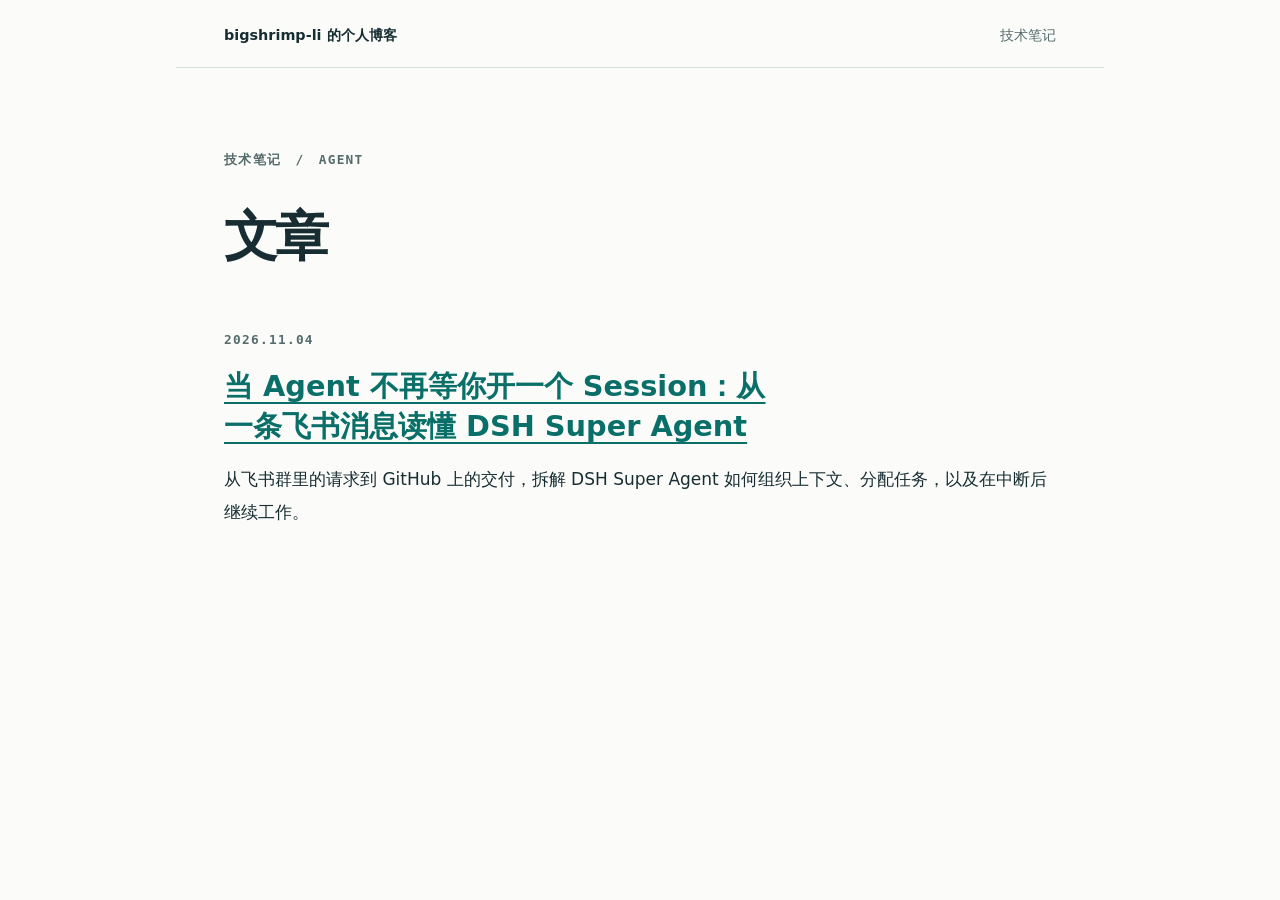
==== index.html @ 212bd043 "Publish personal blog and DSH Super Agent article" ====
<!doctype html><html lang="zh-CN"><head><meta charset="utf-8"><meta name="viewport" content="width=device-width,initial-scale=1"><title>技术笔记 · bigshrimp-li</title><meta name="description" content="从飞书群里的请求到 GitHub 上的交付，拆解 DSH Super Agent 如何组织上下文、分配任务，以及在中断后继续工作。"><link rel="stylesheet" href="style.css"></head><body><header><a href="/">bigshrimp-li 的个人博客</a><span>技术笔记</span></header><main><div class="meta">技术笔记　/　AGENT</div><h1>文章</h1><section><time>2026.11.04</time><h2><a href="posts/dsh-super-agent/">当 Agent 不再等你开一个 Session：从一条飞书消息读懂 DSH Super Agent</a></h2><p>从飞书群里的请求到 GitHub 上的交付，拆解 DSH Super Agent 如何组织上下文、分配任务，以及在中断后继续工作。</p></section></main></body></html>
---- style.css ----
:root{color-scheme:light;--ink:#172d32;--muted:#556b6c;--link:#096f68;--line:#d3dfdb}*{box-sizing:border-box}html{scroll-padding-top:2rem}body{margin:0;background:#fbfcf9;color:var(--ink);font:17px/1.9 system-ui,-apple-system,"PingFang SC","Microsoft YaHei",sans-serif;overflow-wrap:break-word}header,main{max-width:58rem;margin:auto;padding:0 clamp(18px,4vw,48px)}header{display:flex;justify-content:space-between;align-items:center;padding-top:22px;padding-bottom:18px;border-bottom:1px solid var(--line);font-size:.9rem}header a{font-weight:700;color:var(--ink);text-decoration:none}header span,.meta,time,figcaption{color:var(--muted)}main{padding-top:clamp(38px,7vw,82px);padding-bottom:3rem}.meta,time{font:600 .8rem/1.5 ui-monospace,monospace;letter-spacing:.1em}h1,h2,h3,h4,h5{line-height:1.4;text-wrap:balance}h1{font-size:clamp(2rem,5vw,3.35rem);letter-spacing:-.05em;margin:.55em 0 .25em}.subtitle{font-size:clamp(1.2rem,3vw,1.6rem);color:var(--muted)}.lead{color:var(--muted);margin-top:1.3rem}nav{display:flex;flex-wrap:wrap;gap:.45rem 1.25rem;background:#edf4f0;border-left:3px solid var(--link);padding:1rem 1.25rem;margin:2rem 0;font-size:.9rem}a{color:var(--link);text-underline-offset:.2em}nav a{text-decoration:none}a:hover{text-decoration:underline}h2{margin:2.7em 0 .8em;font-size:1.8rem;border-top:1px solid var(--line);padding-top:1em}h3{margin:2em 0 .65em;font-size:1.4rem}h4,h5{font-size:1.15rem;margin:1.8em 0 .6em}p{margin:1em 0}li{margin:.55em 0}ul,ol{padding-left:1.5em}figure{margin:1.8em 0}figure img{display:block;width:100%;height:auto;background:white;border:1px solid var(--line);border-radius:7px}figcaption{margin-top:.5em;font-size:.85rem;text-align:center}pre{overflow:auto;white-space:pre;background:#182d34;color:#eff8f6;border-radius:6px;padding:1.2em;font-size:.85rem}code{font-family:ui-monospace,monospace}table{border-collapse:collapse;width:100%;font-size:.92rem}td,th{border-bottom:1px solid var(--line);padding:.5em .8em;text-align:left;vertical-align:top;overflow-wrap:anywhere}th{background:#eaf2ee}td p,th p{margin:0}footer{margin-top:4rem;border-top:1px solid var(--line);padding-top:1.2rem}section{margin-top:3rem}section h2{margin:.4em 0;border:0;padding:0}
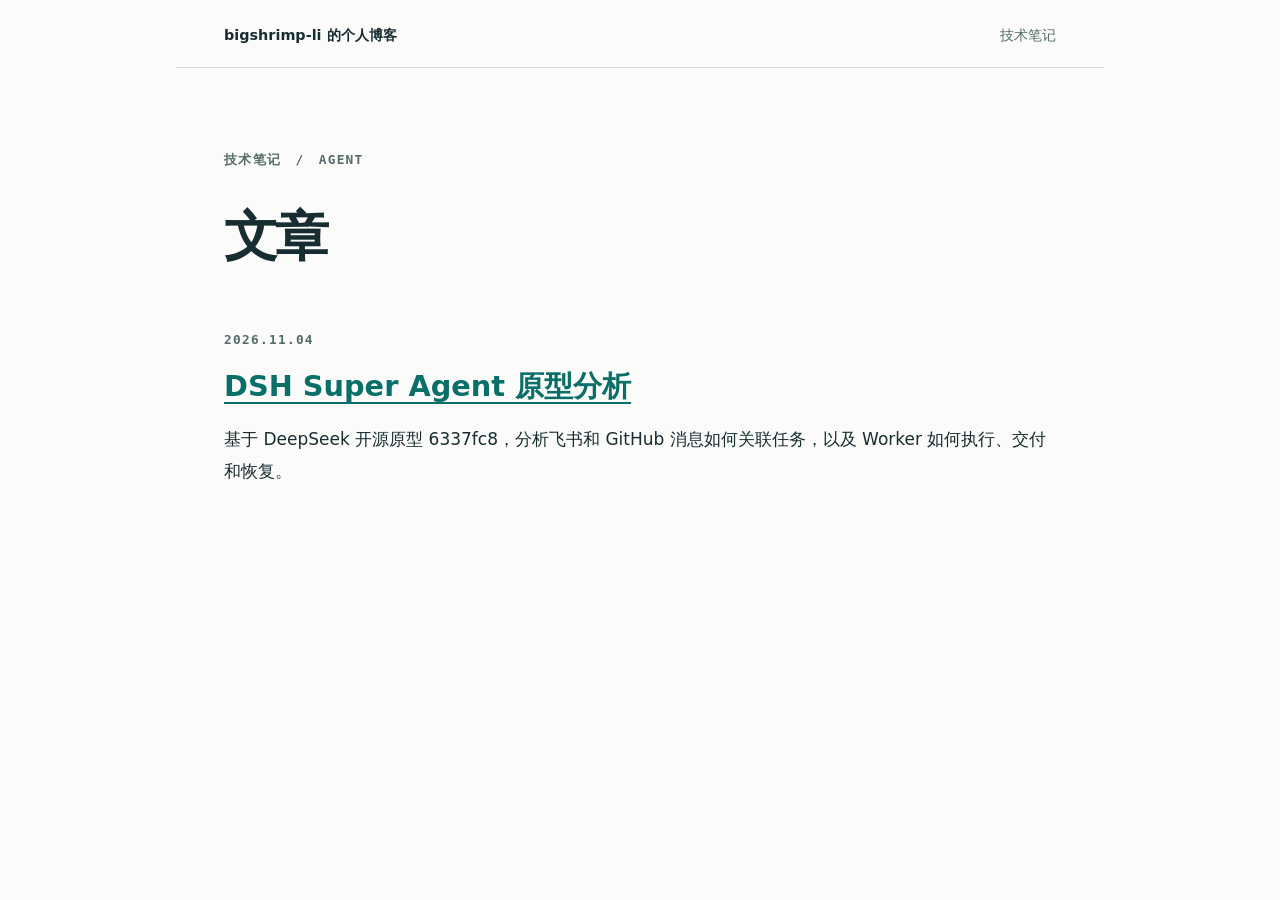
==== commit fa35b578: "Revise DSH Super Agent article as a prototype walkthrough" ====
--- a/index.html
+++ b/index.html
@@ -1 +1 @@
-<!doctype html><html lang="zh-CN"><head><meta charset="utf-8"><meta name="viewport" content="width=device-width,initial-scale=1"><title>技术笔记 · bigshrimp-li</title><meta name="description" content="从飞书群里的请求到 GitHub 上的交付，拆解 DSH Super Agent 如何组织上下文、分配任务，以及在中断后继续工作。"><link rel="stylesheet" href="style.css"></head><body><header><a href="/">bigshrimp-li 的个人博客</a><span>技术笔记</span></header><main><div class="meta">技术笔记　/　AGENT</div><h1>文章</h1><section><time>2026.11.04</time><h2><a href="posts/dsh-super-agent/">当 Agent 不再等你开一个 Session：从一条飞书消息读懂 DSH Super Agent</a></h2><p>从飞书群里的请求到 GitHub 上的交付，拆解 DSH Super Agent 如何组织上下文、分配任务，以及在中断后继续工作。</p></section></main></body></html>+<!doctype html><html lang="zh-CN"><head><meta charset="utf-8"><meta name="viewport" content="width=device-width,initial-scale=1"><title>技术笔记 · bigshrimp-li</title><meta name="description" content="基于 DeepSeek 开源原型 6337fc8，分析飞书和 GitHub 消息如何关联任务，以及 Worker 如何执行、交付和恢复。"><link rel="stylesheet" href="style.css"></head><body><header><a href="/">bigshrimp-li 的个人博客</a><span>技术笔记</span></header><main><div class="meta">技术笔记　/　AGENT</div><h1>文章</h1><section><time>2026.11.04</time><h2><a href="posts/dsh-super-agent/">DSH Super Agent 原型分析</a></h2><p>基于 DeepSeek 开源原型 6337fc8，分析飞书和 GitHub 消息如何关联任务，以及 Worker 如何执行、交付和恢复。</p></section></main></body></html>
--- a/style.css
+++ b/style.css
@@ -1 +1,5 @@
 :root{color-scheme:light;--ink:#172d32;--muted:#556b6c;--link:#096f68;--line:#d3dfdb}*{box-sizing:border-box}html{scroll-padding-top:2rem}body{margin:0;background:#fbfcf9;color:var(--ink);font:17px/1.9 system-ui,-apple-system,"PingFang SC","Microsoft YaHei",sans-serif;overflow-wrap:break-word}header,main{max-width:58rem;margin:auto;padding:0 clamp(18px,4vw,48px)}header{display:flex;justify-content:space-between;align-items:center;padding-top:22px;padding-bottom:18px;border-bottom:1px solid var(--line);font-size:.9rem}header a{font-weight:700;color:var(--ink);text-decoration:none}header span,.meta,time,figcaption{color:var(--muted)}main{padding-top:clamp(38px,7vw,82px);padding-bottom:3rem}.meta,time{font:600 .8rem/1.5 ui-monospace,monospace;letter-spacing:.1em}h1,h2,h3,h4,h5{line-height:1.4;text-wrap:balance}h1{font-size:clamp(2rem,5vw,3.35rem);letter-spacing:-.05em;margin:.55em 0 .25em}.subtitle{font-size:clamp(1.2rem,3vw,1.6rem);color:var(--muted)}.lead{color:var(--muted);margin-top:1.3rem}nav{display:flex;flex-wrap:wrap;gap:.45rem 1.25rem;background:#edf4f0;border-left:3px solid var(--link);padding:1rem 1.25rem;margin:2rem 0;font-size:.9rem}a{color:var(--link);text-underline-offset:.2em}nav a{text-decoration:none}a:hover{text-decoration:underline}h2{margin:2.7em 0 .8em;font-size:1.8rem;border-top:1px solid var(--line);padding-top:1em}h3{margin:2em 0 .65em;font-size:1.4rem}h4,h5{font-size:1.15rem;margin:1.8em 0 .6em}p{margin:1em 0}li{margin:.55em 0}ul,ol{padding-left:1.5em}figure{margin:1.8em 0}figure img{display:block;width:100%;height:auto;background:white;border:1px solid var(--line);border-radius:7px}figcaption{margin-top:.5em;font-size:.85rem;text-align:center}pre{overflow:auto;white-space:pre;background:#182d34;color:#eff8f6;border-radius:6px;padding:1.2em;font-size:.85rem}code{font-family:ui-monospace,monospace}table{border-collapse:collapse;width:100%;font-size:.92rem}td,th{border-bottom:1px solid var(--line);padding:.5em .8em;text-align:left;vertical-align:top;overflow-wrap:anywhere}th{background:#eaf2ee}td p,th p{margin:0}footer{margin-top:4rem;border-top:1px solid var(--line);padding-top:1.2rem}section{margin-top:3rem}section h2{margin:.4em 0;border:0;padding:0}
+
+.reading article{min-width:0}.reading h1{font-size:clamp(1.8rem,4vw,2.6rem)}.contents{margin:0 0 1.4rem}.contents summary{cursor:pointer;font-weight:600;color:var(--link);padding:.45em 0}.contents nav{display:grid;gap:.2em;margin:0}.contents .level-3{padding-left:1em;color:var(--muted);font-size:.85rem}.diagram{display:block;position:relative;overflow:hidden;border:1px solid var(--line);border-radius:7px;background:#fff}.diagram img{display:block;border:0;border-radius:0}blockquote{margin:1.4em 0;padding:.65em 1em;border-left:3px solid var(--link);background:#edf4f0}figcaption{text-align:left}figcaption a{white-space:nowrap}.reading table code{font-size:.91em}.reading .lead{margin-bottom:1.8em}.reading h2{font-size:1.6rem}
+@media(min-width:1120px){.reading{max-width:76rem;display:grid;grid-template-columns:minmax(0,50rem) 14rem;gap:3rem;justify-content:center}.contents{grid-column:2;grid-row:1;align-self:start;position:sticky;top:1rem;max-height:calc(100vh - 2rem);overflow:auto}.reading article{grid-column:1;grid-row:1}.contents nav{background:transparent;border:0;padding:.3rem 0}.contents .level-2{font-weight:600}.contents summary{font-size:.95rem}}
+@media(max-width:540px){.reading table{font-size:.84rem}.reading td,.reading th{padding:.5em}.reading h2{margin-top:1.9em}.reading figure{margin:1.3em 0}}
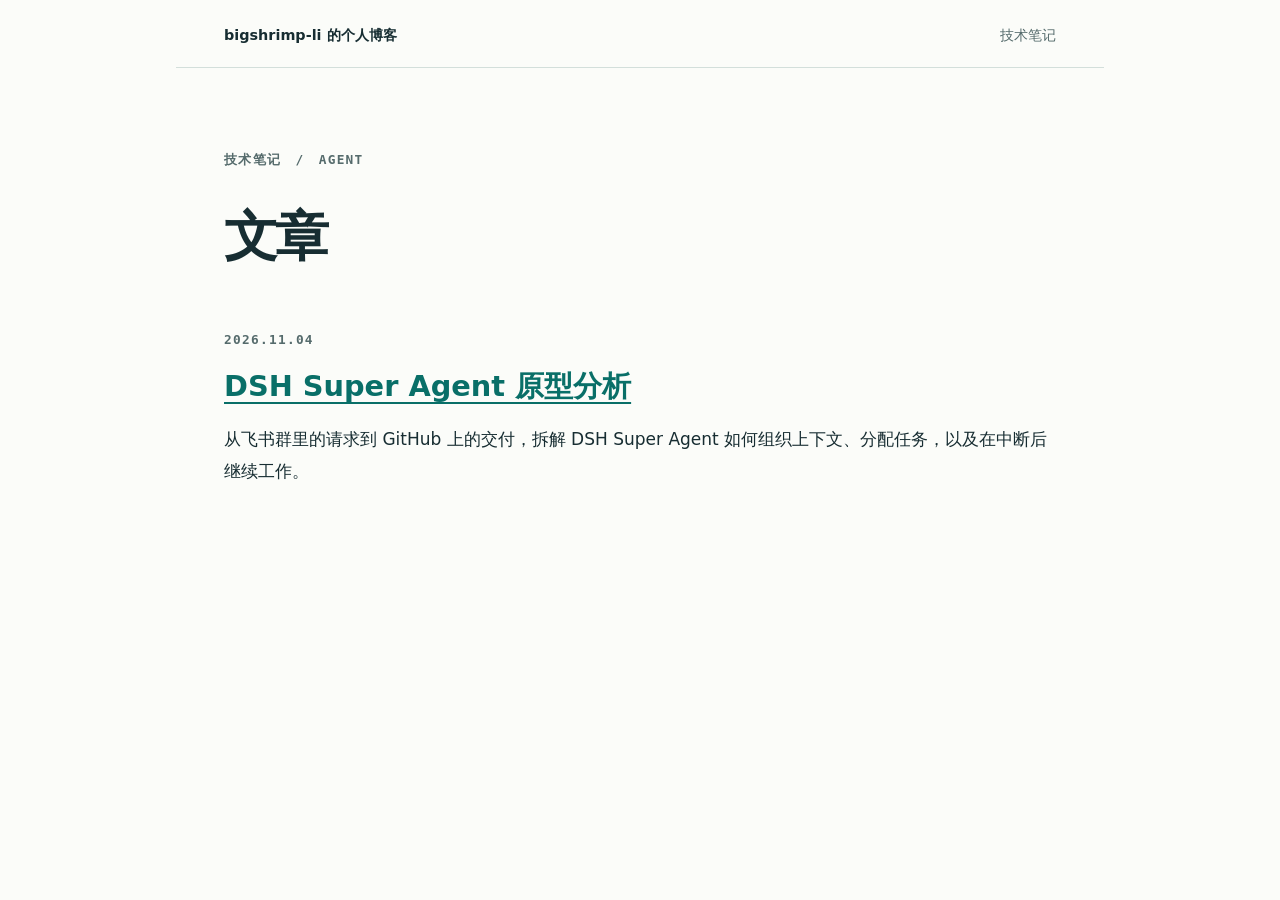
==== commit 63aaf20a: "Restore original article text with the updated reading layout" ====
--- a/index.html
+++ b/index.html
@@ -1 +1 @@
-<!doctype html><html lang="zh-CN"><head><meta charset="utf-8"><meta name="viewport" content="width=device-width,initial-scale=1"><title>技术笔记 · bigshrimp-li</title><meta name="description" content="基于 DeepSeek 开源原型 6337fc8，分析飞书和 GitHub 消息如何关联任务，以及 Worker 如何执行、交付和恢复。"><link rel="stylesheet" href="style.css"></head><body><header><a href="/">bigshrimp-li 的个人博客</a><span>技术笔记</span></header><main><div class="meta">技术笔记　/　AGENT</div><h1>文章</h1><section><time>2026.11.04</time><h2><a href="posts/dsh-super-agent/">DSH Super Agent 原型分析</a></h2><p>基于 DeepSeek 开源原型 6337fc8，分析飞书和 GitHub 消息如何关联任务，以及 Worker 如何执行、交付和恢复。</p></section></main></body></html>+<!doctype html><html lang="zh-CN"><head><meta charset="utf-8"><meta name="viewport" content="width=device-width,initial-scale=1"><title>技术笔记 · bigshrimp-li</title><meta name="description" content="从飞书群里的请求到 GitHub 上的交付，拆解 DSH Super Agent 如何组织上下文、分配任务，以及在中断后继续工作。"><link rel="stylesheet" href="style.css"></head><body><header><a href="/">bigshrimp-li 的个人博客</a><span>技术笔记</span></header><main><div class="meta">技术笔记　/　AGENT</div><h1>文章</h1><section><time>2026.11.04</time><h2><a href="posts/dsh-super-agent/">DSH Super Agent 原型分析</a></h2><p>从飞书群里的请求到 GitHub 上的交付，拆解 DSH Super Agent 如何组织上下文、分配任务，以及在中断后继续工作。</p></section></main></body></html>
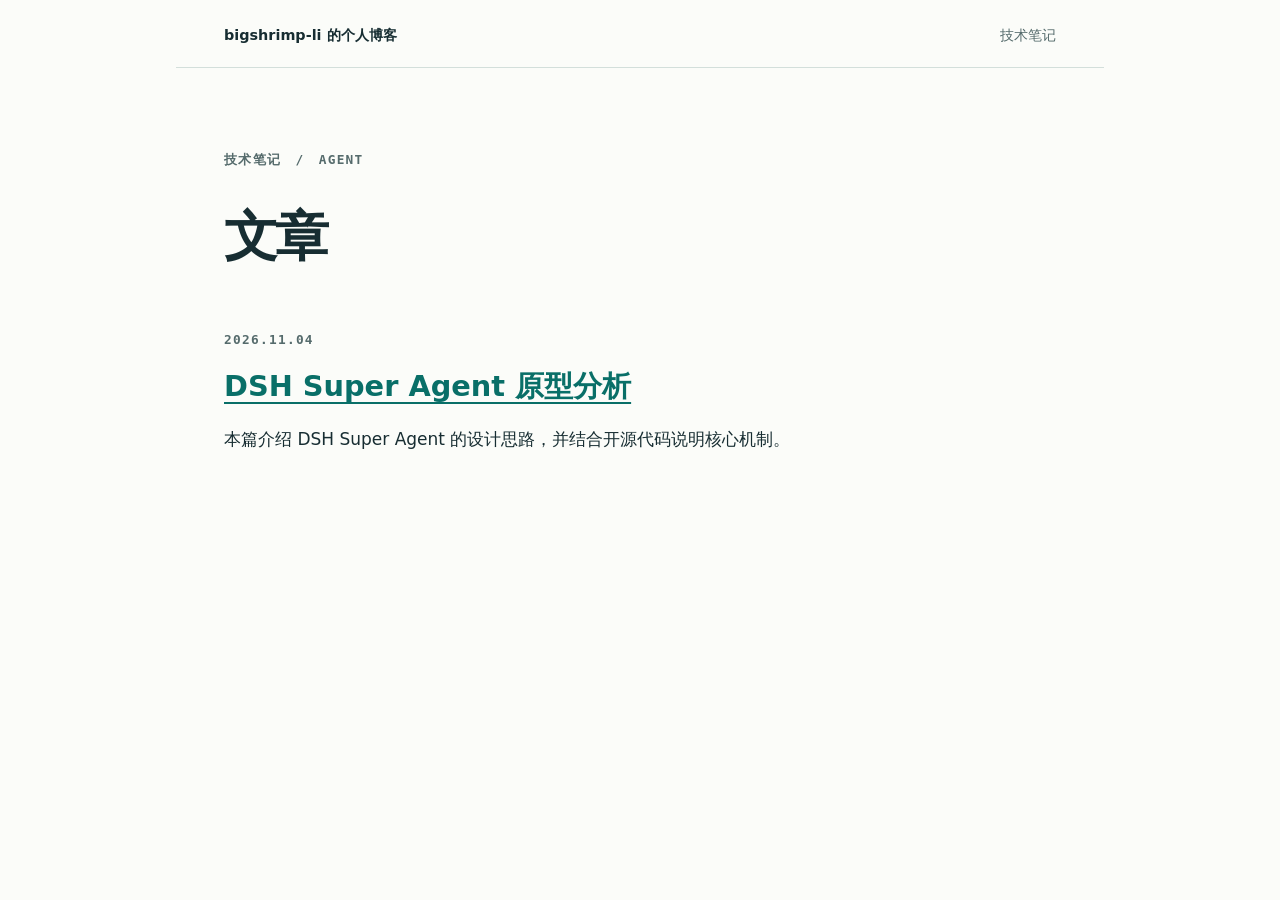
==== commit 6edbc3a8: "Align article text and examples with the Feishu document" ====
--- a/index.html
+++ b/index.html
@@ -1 +1 @@
-<!doctype html><html lang="zh-CN"><head><meta charset="utf-8"><meta name="viewport" content="width=device-width,initial-scale=1"><title>技术笔记 · bigshrimp-li</title><meta name="description" content="从飞书群里的请求到 GitHub 上的交付，拆解 DSH Super Agent 如何组织上下文、分配任务，以及在中断后继续工作。"><link rel="stylesheet" href="style.css"></head><body><header><a href="/">bigshrimp-li 的个人博客</a><span>技术笔记</span></header><main><div class="meta">技术笔记　/　AGENT</div><h1>文章</h1><section><time>2026.11.04</time><h2><a href="posts/dsh-super-agent/">DSH Super Agent 原型分析</a></h2><p>从飞书群里的请求到 GitHub 上的交付，拆解 DSH Super Agent 如何组织上下文、分配任务，以及在中断后继续工作。</p></section></main></body></html>+<!doctype html><html lang="zh-CN"><head><meta charset="utf-8"><meta name="viewport" content="width=device-width,initial-scale=1"><title>技术笔记 · bigshrimp-li</title><meta name="description" content="本篇介绍 DSH Super Agent 的设计思路，并结合开源代码说明核心机制。"><link rel="stylesheet" href="style.css"></head><body><header><a href="/">bigshrimp-li 的个人博客</a><span>技术笔记</span></header><main><div class="meta">技术笔记　/　AGENT</div><h1>文章</h1><section><time>2026.11.04</time><h2><a href="posts/dsh-super-agent/">DSH Super Agent 原型分析</a></h2><p>本篇介绍 DSH Super Agent 的设计思路，并结合开源代码说明核心机制。</p></section></main></body></html>
--- a/style.css
+++ b/style.css
@@ -3,3 +3,6 @@
 .reading article{min-width:0}.reading h1{font-size:clamp(1.8rem,4vw,2.6rem)}.contents{margin:0 0 1.4rem}.contents summary{cursor:pointer;font-weight:600;color:var(--link);padding:.45em 0}.contents nav{display:grid;gap:.2em;margin:0}.contents .level-3{padding-left:1em;color:var(--muted);font-size:.85rem}.diagram{display:block;position:relative;overflow:hidden;border:1px solid var(--line);border-radius:7px;background:#fff}.diagram img{display:block;border:0;border-radius:0}blockquote{margin:1.4em 0;padding:.65em 1em;border-left:3px solid var(--link);background:#edf4f0}figcaption{text-align:left}figcaption a{white-space:nowrap}.reading table code{font-size:.91em}.reading .lead{margin-bottom:1.8em}.reading h2{font-size:1.6rem}
 @media(min-width:1120px){.reading{max-width:76rem;display:grid;grid-template-columns:minmax(0,50rem) 14rem;gap:3rem;justify-content:center}.contents{grid-column:2;grid-row:1;align-self:start;position:sticky;top:1rem;max-height:calc(100vh - 2rem);overflow:auto}.reading article{grid-column:1;grid-row:1}.contents nav{background:transparent;border:0;padding:.3rem 0}.contents .level-2{font-weight:600}.contents summary{font-size:.95rem}}
 @media(max-width:540px){.reading table{font-size:.84rem}.reading td,.reading th{padding:.5em}.reading h2{margin-top:1.9em}.reading figure{margin:1.3em 0}}
+.reading article>p{text-indent:2em}
+.reading blockquote footer{margin:.35em 0 0;padding:0;border:0;font-size:.88em}
+.reading h6{font-size:1.1rem;line-height:1.5;margin:1.6em 0 .6em}
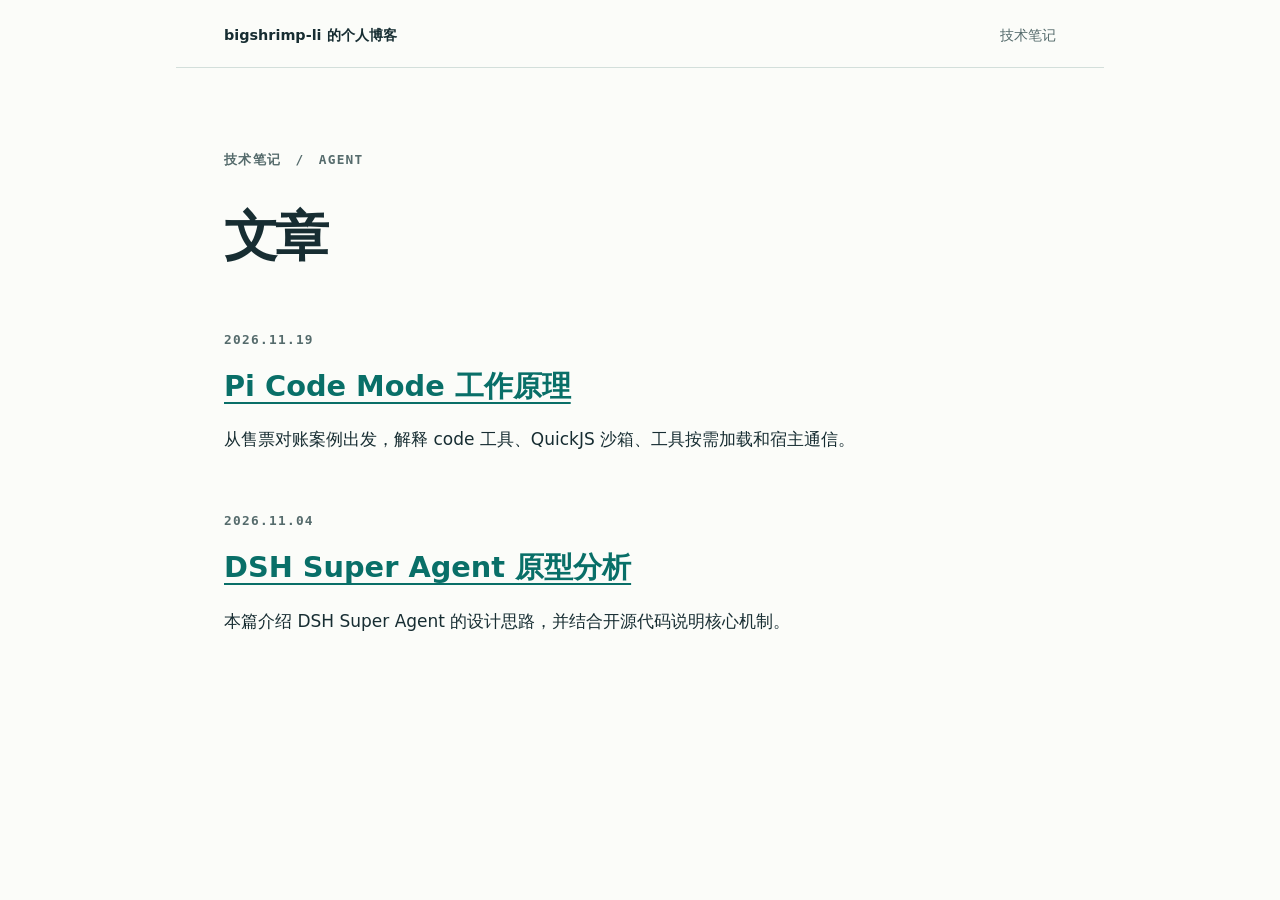
==== commit 21fbae43: "Publish Pi Code Mode article" ====
--- a/index.html
+++ b/index.html
@@ -1 +1 @@
-<!doctype html><html lang="zh-CN"><head><meta charset="utf-8"><meta name="viewport" content="width=device-width,initial-scale=1"><title>技术笔记 · bigshrimp-li</title><meta name="description" content="本篇介绍 DSH Super Agent 的设计思路，并结合开源代码说明核心机制。"><link rel="stylesheet" href="style.css"></head><body><header><a href="/">bigshrimp-li 的个人博客</a><span>技术笔记</span></header><main><div class="meta">技术笔记　/　AGENT</div><h1>文章</h1><section><time>2026.11.04</time><h2><a href="posts/dsh-super-agent/">DSH Super Agent 原型分析</a></h2><p>本篇介绍 DSH Super Agent 的设计思路，并结合开源代码说明核心机制。</p></section></main></body></html>+<!doctype html><html lang="zh-CN"><head><meta charset="utf-8"><meta name="viewport" content="width=device-width,initial-scale=1"><title>技术笔记 · bigshrimp-li</title><meta name="description" content="技术笔记：Agent 机制、源码阅读与工程实践。"><link rel="stylesheet" href="style.css"></head><body><header><a href="/">bigshrimp-li 的个人博客</a><span>技术笔记</span></header><main><div class="meta">技术笔记　/　AGENT</div><h1>文章</h1><section><time>2026.11.19</time><h2><a href="posts/pi-code-mode/">Pi Code Mode 工作原理</a></h2><p>从售票对账案例出发，解释 code 工具、QuickJS 沙箱、工具按需加载和宿主通信。</p></section><section><time>2026.11.04</time><h2><a href="posts/dsh-super-agent/">DSH Super Agent 原型分析</a></h2><p>本篇介绍 DSH Super Agent 的设计思路，并结合开源代码说明核心机制。</p></section></main></body></html>
--- a/style.css
+++ b/style.css
@@ -1,6 +1,6 @@
 :root{color-scheme:light;--ink:#172d32;--muted:#556b6c;--link:#096f68;--line:#d3dfdb}*{box-sizing:border-box}html{scroll-padding-top:2rem}body{margin:0;background:#fbfcf9;color:var(--ink);font:17px/1.9 system-ui,-apple-system,"PingFang SC","Microsoft YaHei",sans-serif;overflow-wrap:break-word}header,main{max-width:58rem;margin:auto;padding:0 clamp(18px,4vw,48px)}header{display:flex;justify-content:space-between;align-items:center;padding-top:22px;padding-bottom:18px;border-bottom:1px solid var(--line);font-size:.9rem}header a{font-weight:700;color:var(--ink);text-decoration:none}header span,.meta,time,figcaption{color:var(--muted)}main{padding-top:clamp(38px,7vw,82px);padding-bottom:3rem}.meta,time{font:600 .8rem/1.5 ui-monospace,monospace;letter-spacing:.1em}h1,h2,h3,h4,h5{line-height:1.4;text-wrap:balance}h1{font-size:clamp(2rem,5vw,3.35rem);letter-spacing:-.05em;margin:.55em 0 .25em}.subtitle{font-size:clamp(1.2rem,3vw,1.6rem);color:var(--muted)}.lead{color:var(--muted);margin-top:1.3rem}nav{display:flex;flex-wrap:wrap;gap:.45rem 1.25rem;background:#edf4f0;border-left:3px solid var(--link);padding:1rem 1.25rem;margin:2rem 0;font-size:.9rem}a{color:var(--link);text-underline-offset:.2em}nav a{text-decoration:none}a:hover{text-decoration:underline}h2{margin:2.7em 0 .8em;font-size:1.8rem;border-top:1px solid var(--line);padding-top:1em}h3{margin:2em 0 .65em;font-size:1.4rem}h4,h5{font-size:1.15rem;margin:1.8em 0 .6em}p{margin:1em 0}li{margin:.55em 0}ul,ol{padding-left:1.5em}figure{margin:1.8em 0}figure img{display:block;width:100%;height:auto;background:white;border:1px solid var(--line);border-radius:7px}figcaption{margin-top:.5em;font-size:.85rem;text-align:center}pre{overflow:auto;white-space:pre;background:#182d34;color:#eff8f6;border-radius:6px;padding:1.2em;font-size:.85rem}code{font-family:ui-monospace,monospace}table{border-collapse:collapse;width:100%;font-size:.92rem}td,th{border-bottom:1px solid var(--line);padding:.5em .8em;text-align:left;vertical-align:top;overflow-wrap:anywhere}th{background:#eaf2ee}td p,th p{margin:0}footer{margin-top:4rem;border-top:1px solid var(--line);padding-top:1.2rem}section{margin-top:3rem}section h2{margin:.4em 0;border:0;padding:0}
 
-.reading article{min-width:0}.reading h1{font-size:clamp(1.8rem,4vw,2.6rem)}.contents{margin:0 0 1.4rem}.contents summary{cursor:pointer;font-weight:600;color:var(--link);padding:.45em 0}.contents nav{display:grid;gap:.2em;margin:0}.contents .level-3{padding-left:1em;color:var(--muted);font-size:.85rem}.diagram{display:block;position:relative;overflow:hidden;border:1px solid var(--line);border-radius:7px;background:#fff}.diagram img{display:block;border:0;border-radius:0}blockquote{margin:1.4em 0;padding:.65em 1em;border-left:3px solid var(--link);background:#edf4f0}figcaption{text-align:left}figcaption a{white-space:nowrap}.reading table code{font-size:.91em}.reading .lead{margin-bottom:1.8em}.reading h2{font-size:1.6rem}
+.reading article{min-width:0}.reading h1{font-size:clamp(1.8rem,4vw,2.6rem)}.contents{margin:0 0 1.4rem}.contents summary{cursor:pointer;font-weight:600;color:var(--link);padding:.45em 0}.contents nav{display:grid;gap:.2em;margin:0}.contents .level-3{padding-left:1em;color:var(--muted);font-size:.85rem}.contents .level-4{padding-left:2em;color:var(--muted);font-size:.82rem}.diagram{display:block;position:relative;overflow:hidden;border:1px solid var(--line);border-radius:7px;background:#fff}.diagram img{display:block;border:0;border-radius:0}blockquote{margin:1.4em 0;padding:.65em 1em;border-left:3px solid var(--link);background:#edf4f0}figcaption{text-align:left}figcaption a{white-space:nowrap}.reading table.compact td:first-child,.reading table.compact th:first-child{white-space:nowrap}.reading table code{font-size:.91em}.reading .lead{margin-bottom:1.8em}.reading h2{font-size:1.6rem}
 @media(min-width:1120px){.reading{max-width:76rem;display:grid;grid-template-columns:minmax(0,50rem) 14rem;gap:3rem;justify-content:center}.contents{grid-column:2;grid-row:1;align-self:start;position:sticky;top:1rem;max-height:calc(100vh - 2rem);overflow:auto}.reading article{grid-column:1;grid-row:1}.contents nav{background:transparent;border:0;padding:.3rem 0}.contents .level-2{font-weight:600}.contents summary{font-size:.95rem}}
 @media(max-width:540px){.reading table{font-size:.84rem}.reading td,.reading th{padding:.5em}.reading h2{margin-top:1.9em}.reading figure{margin:1.3em 0}}
 .reading article>p{text-indent:2em}
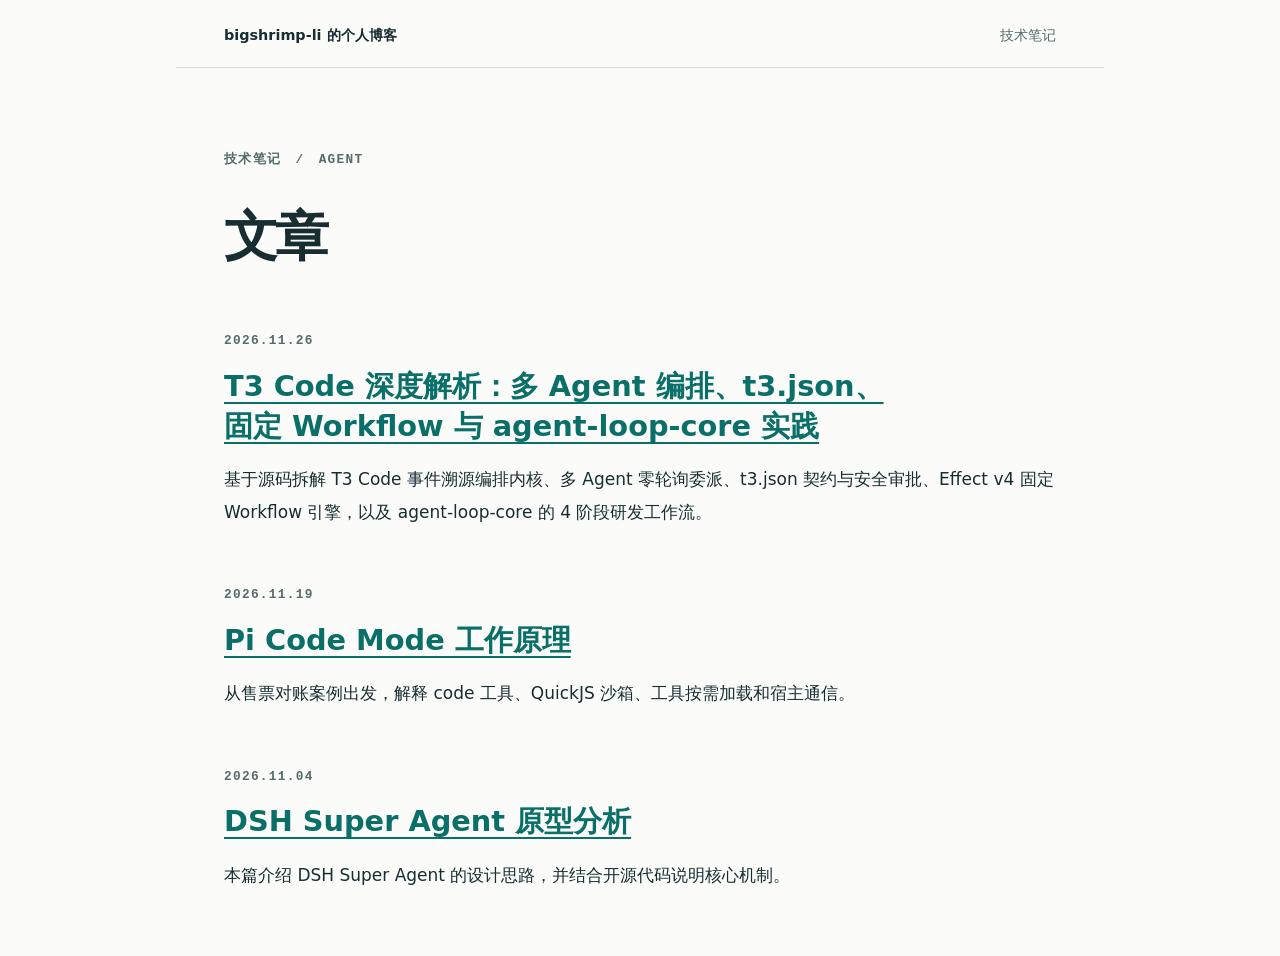
==== commit 1b7031f9: "Publish T3 Code orchestration, t3.json, workflows, and agent-loop-core guide" ====
--- a/index.html
+++ b/index.html
@@ -1 +1 @@
-<!doctype html><html lang="zh-CN"><head><meta charset="utf-8"><meta name="viewport" content="width=device-width,initial-scale=1"><title>技术笔记 · bigshrimp-li</title><meta name="description" content="技术笔记：Agent 机制、源码阅读与工程实践。"><link rel="stylesheet" href="style.css"></head><body><header><a href="/">bigshrimp-li 的个人博客</a><span>技术笔记</span></header><main><div class="meta">技术笔记　/　AGENT</div><h1>文章</h1><section><time>2026.11.19</time><h2><a href="posts/pi-code-mode/">Pi Code Mode 工作原理</a></h2><p>从售票对账案例出发，解释 code 工具、QuickJS 沙箱、工具按需加载和宿主通信。</p></section><section><time>2026.11.04</time><h2><a href="posts/dsh-super-agent/">DSH Super Agent 原型分析</a></h2><p>本篇介绍 DSH Super Agent 的设计思路，并结合开源代码说明核心机制。</p></section></main></body></html>+<!doctype html><html lang="zh-CN"><head><meta charset="utf-8"><meta name="viewport" content="width=device-width,initial-scale=1"><title>技术笔记 · bigshrimp-li</title><meta name="description" content="技术笔记：Agent 机制、源码阅读与工程实践。"><link rel="stylesheet" href="style.css"></head><body><header><a href="/">bigshrimp-li 的个人博客</a><span>技术笔记</span></header><main><div class="meta">技术笔记　/　AGENT</div><h1>文章</h1><section><time>2026.11.26</time><h2><a href="posts/t3-code-orchestration-and-workflows/">T3 Code 深度解析：多 Agent 编排、t3.json、固定 Workflow 与 agent-loop-core 实践</a></h2><p>基于源码拆解 T3 Code 事件溯源编排内核、多 Agent 零轮询委派、t3.json 契约与安全审批、Effect v4 固定 Workflow 引擎，以及 agent-loop-core 的 4 阶段研发工作流。</p></section><section><time>2026.11.19</time><h2><a href="posts/pi-code-mode/">Pi Code Mode 工作原理</a></h2><p>从售票对账案例出发，解释 code 工具、QuickJS 沙箱、工具按需加载和宿主通信。</p></section><section><time>2026.11.04</time><h2><a href="posts/dsh-super-agent/">DSH Super Agent 原型分析</a></h2><p>本篇介绍 DSH Super Agent 的设计思路，并结合开源代码说明核心机制。</p></section></main></body></html>
--- a/style.css
+++ b/style.css
@@ -3,6 +3,6 @@
 .reading article{min-width:0}.reading h1{font-size:clamp(1.8rem,4vw,2.6rem)}.contents{margin:0 0 1.4rem}.contents summary{cursor:pointer;font-weight:600;color:var(--link);padding:.45em 0}.contents nav{display:grid;gap:.2em;margin:0}.contents .level-3{padding-left:1em;color:var(--muted);font-size:.85rem}.contents .level-4{padding-left:2em;color:var(--muted);font-size:.82rem}.diagram{display:block;position:relative;overflow:hidden;border:1px solid var(--line);border-radius:7px;background:#fff}.diagram img{display:block;border:0;border-radius:0}blockquote{margin:1.4em 0;padding:.65em 1em;border-left:3px solid var(--link);background:#edf4f0}figcaption{text-align:left}figcaption a{white-space:nowrap}.reading table.compact td:first-child,.reading table.compact th:first-child{white-space:nowrap}.reading table code{font-size:.91em}.reading .lead{margin-bottom:1.8em}.reading h2{font-size:1.6rem}
 @media(min-width:1120px){.reading{max-width:76rem;display:grid;grid-template-columns:minmax(0,50rem) 14rem;gap:3rem;justify-content:center}.contents{grid-column:2;grid-row:1;align-self:start;position:sticky;top:1rem;max-height:calc(100vh - 2rem);overflow:auto}.reading article{grid-column:1;grid-row:1}.contents nav{background:transparent;border:0;padding:.3rem 0}.contents .level-2{font-weight:600}.contents summary{font-size:.95rem}}
 @media(max-width:540px){.reading table{font-size:.84rem}.reading td,.reading th{padding:.5em}.reading h2{margin-top:1.9em}.reading figure{margin:1.3em 0}}
-.reading article>p{text-indent:2em}
+.reading article>p{text-indent:2em}.code-mode .reading article>p{text-indent:2em;margin:.7em 0}.code-mode .reading article>p.lead{margin-top:1.3rem;margin-bottom:1.2rem}
 .reading blockquote footer{margin:.35em 0 0;padding:0;border:0;font-size:.88em}
 .reading h6{font-size:1.1rem;line-height:1.5;margin:1.6em 0 .6em}
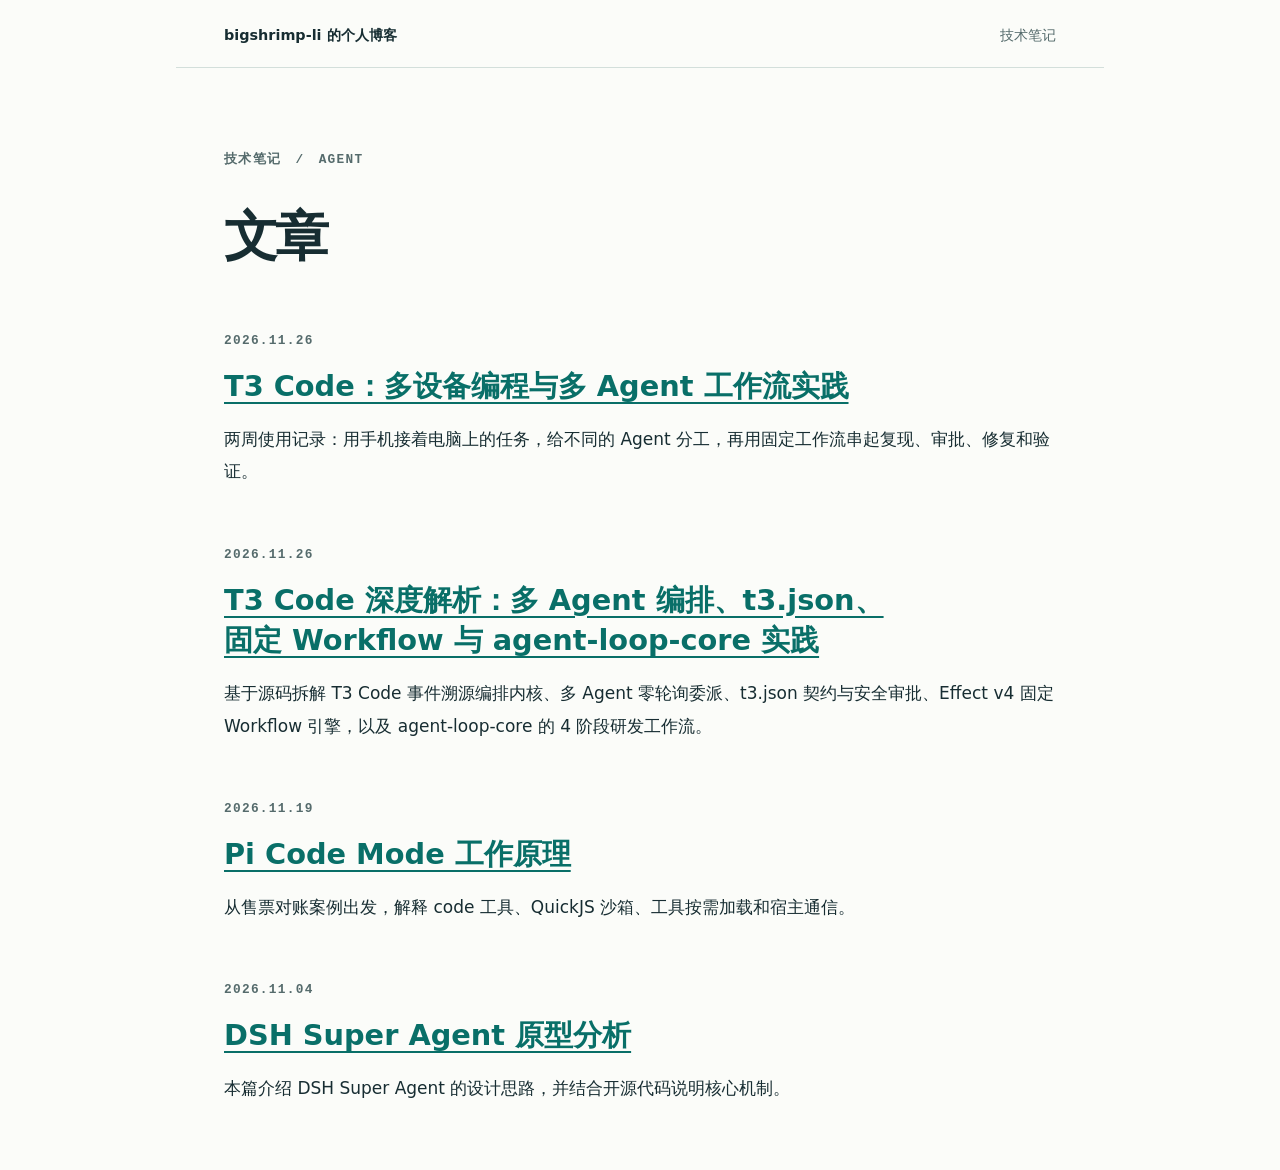
==== commit 50c5538e: "Publish T3 Code field notes on multi-device development and agent workflows" ====
--- a/index.html
+++ b/index.html
@@ -1 +1 @@
-<!doctype html><html lang="zh-CN"><head><meta charset="utf-8"><meta name="viewport" content="width=device-width,initial-scale=1"><title>技术笔记 · bigshrimp-li</title><meta name="description" content="技术笔记：Agent 机制、源码阅读与工程实践。"><link rel="stylesheet" href="style.css"></head><body><header><a href="/">bigshrimp-li 的个人博客</a><span>技术笔记</span></header><main><div class="meta">技术笔记　/　AGENT</div><h1>文章</h1><section><time>2026.11.26</time><h2><a href="posts/t3-code-orchestration-and-workflows/">T3 Code 深度解析：多 Agent 编排、t3.json、固定 Workflow 与 agent-loop-core 实践</a></h2><p>基于源码拆解 T3 Code 事件溯源编排内核、多 Agent 零轮询委派、t3.json 契约与安全审批、Effect v4 固定 Workflow 引擎，以及 agent-loop-core 的 4 阶段研发工作流。</p></section><section><time>2026.11.19</time><h2><a href="posts/pi-code-mode/">Pi Code Mode 工作原理</a></h2><p>从售票对账案例出发，解释 code 工具、QuickJS 沙箱、工具按需加载和宿主通信。</p></section><section><time>2026.11.04</time><h2><a href="posts/dsh-super-agent/">DSH Super Agent 原型分析</a></h2><p>本篇介绍 DSH Super Agent 的设计思路，并结合开源代码说明核心机制。</p></section></main></body></html>
+<!doctype html><html lang="zh-CN"><head><meta charset="utf-8"><meta name="viewport" content="width=device-width,initial-scale=1"><title>技术笔记 · bigshrimp-li</title><meta name="description" content="技术笔记：Agent 机制、源码阅读与工程实践。"><link rel="stylesheet" href="style.css"></head><body><header><a href="/">bigshrimp-li 的个人博客</a><span>技术笔记</span></header><main><div class="meta">技术笔记　/　AGENT</div><h1>文章</h1><section><time datetime="2026-11-26">2026.11.26</time><h2><a href="posts/t3-code-field-notes/">T3 Code：多设备编程与多 Agent 工作流实践</a></h2><p>两周使用记录：用手机接着电脑上的任务，给不同的 Agent 分工，再用固定工作流串起复现、审批、修复和验证。</p></section><section><time>2026.11.26</time><h2><a href="posts/t3-code-orchestration-and-workflows/">T3 Code 深度解析：多 Agent 编排、t3.json、固定 Workflow 与 agent-loop-core 实践</a></h2><p>基于源码拆解 T3 Code 事件溯源编排内核、多 Agent 零轮询委派、t3.json 契约与安全审批、Effect v4 固定 Workflow 引擎，以及 agent-loop-core 的 4 阶段研发工作流。</p></section><section><time>2026.11.19</time><h2><a href="posts/pi-code-mode/">Pi Code Mode 工作原理</a></h2><p>从售票对账案例出发，解释 code 工具、QuickJS 沙箱、工具按需加载和宿主通信。</p></section><section><time>2026.11.04</time><h2><a href="posts/dsh-super-agent/">DSH Super Agent 原型分析</a></h2><p>本篇介绍 DSH Super Agent 的设计思路，并结合开源代码说明核心机制。</p></section></main></body></html>
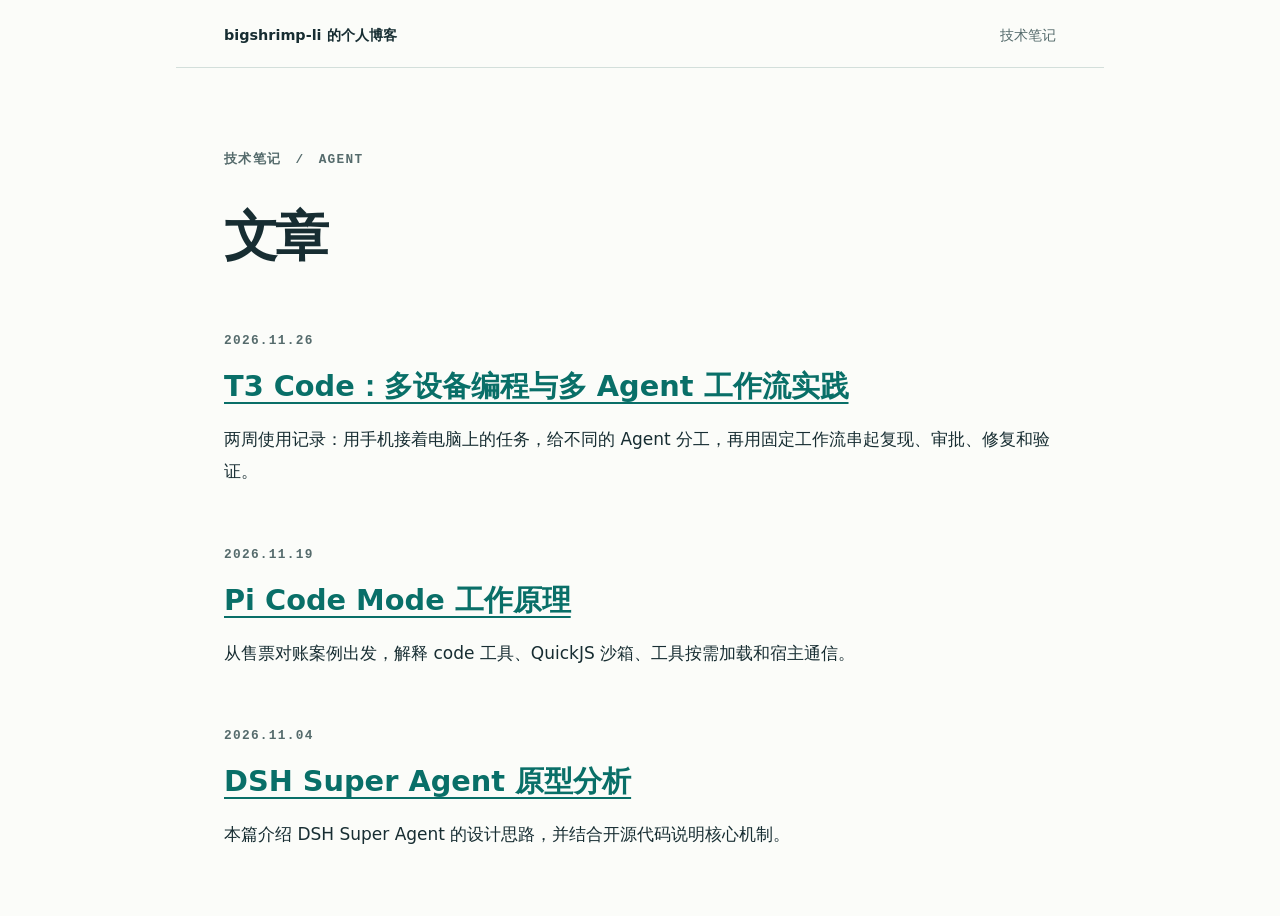
==== commit 6ca87528: "Remove the T3 Code deep dive and cite Flavio Copes in the field notes" ====
--- a/index.html
+++ b/index.html
@@ -1 +1 @@
-<!doctype html><html lang="zh-CN"><head><meta charset="utf-8"><meta name="viewport" content="width=device-width,initial-scale=1"><title>技术笔记 · bigshrimp-li</title><meta name="description" content="技术笔记：Agent 机制、源码阅读与工程实践。"><link rel="stylesheet" href="style.css"></head><body><header><a href="/">bigshrimp-li 的个人博客</a><span>技术笔记</span></header><main><div class="meta">技术笔记　/　AGENT</div><h1>文章</h1><section><time datetime="2026-11-26">2026.11.26</time><h2><a href="posts/t3-code-field-notes/">T3 Code：多设备编程与多 Agent 工作流实践</a></h2><p>两周使用记录：用手机接着电脑上的任务，给不同的 Agent 分工，再用固定工作流串起复现、审批、修复和验证。</p></section><section><time>2026.11.26</time><h2><a href="posts/t3-code-orchestration-and-workflows/">T3 Code 深度解析：多 Agent 编排、t3.json、固定 Workflow 与 agent-loop-core 实践</a></h2><p>基于源码拆解 T3 Code 事件溯源编排内核、多 Agent 零轮询委派、t3.json 契约与安全审批、Effect v4 固定 Workflow 引擎，以及 agent-loop-core 的 4 阶段研发工作流。</p></section><section><time>2026.11.19</time><h2><a href="posts/pi-code-mode/">Pi Code Mode 工作原理</a></h2><p>从售票对账案例出发，解释 code 工具、QuickJS 沙箱、工具按需加载和宿主通信。</p></section><section><time>2026.11.04</time><h2><a href="posts/dsh-super-agent/">DSH Super Agent 原型分析</a></h2><p>本篇介绍 DSH Super Agent 的设计思路，并结合开源代码说明核心机制。</p></section></main></body></html>
+<!doctype html><html lang="zh-CN"><head><meta charset="utf-8"><meta name="viewport" content="width=device-width,initial-scale=1"><title>技术笔记 · bigshrimp-li</title><meta name="description" content="技术笔记：Agent 机制、源码阅读与工程实践。"><link rel="stylesheet" href="style.css"></head><body><header><a href="/">bigshrimp-li 的个人博客</a><span>技术笔记</span></header><main><div class="meta">技术笔记　/　AGENT</div><h1>文章</h1><section><time datetime="2026-11-26">2026.11.26</time><h2><a href="posts/t3-code-field-notes/">T3 Code：多设备编程与多 Agent 工作流实践</a></h2><p>两周使用记录：用手机接着电脑上的任务，给不同的 Agent 分工，再用固定工作流串起复现、审批、修复和验证。</p></section><section><time>2026.11.19</time><h2><a href="posts/pi-code-mode/">Pi Code Mode 工作原理</a></h2><p>从售票对账案例出发，解释 code 工具、QuickJS 沙箱、工具按需加载和宿主通信。</p></section><section><time>2026.11.04</time><h2><a href="posts/dsh-super-agent/">DSH Super Agent 原型分析</a></h2><p>本篇介绍 DSH Super Agent 的设计思路，并结合开源代码说明核心机制。</p></section></main></body></html>
